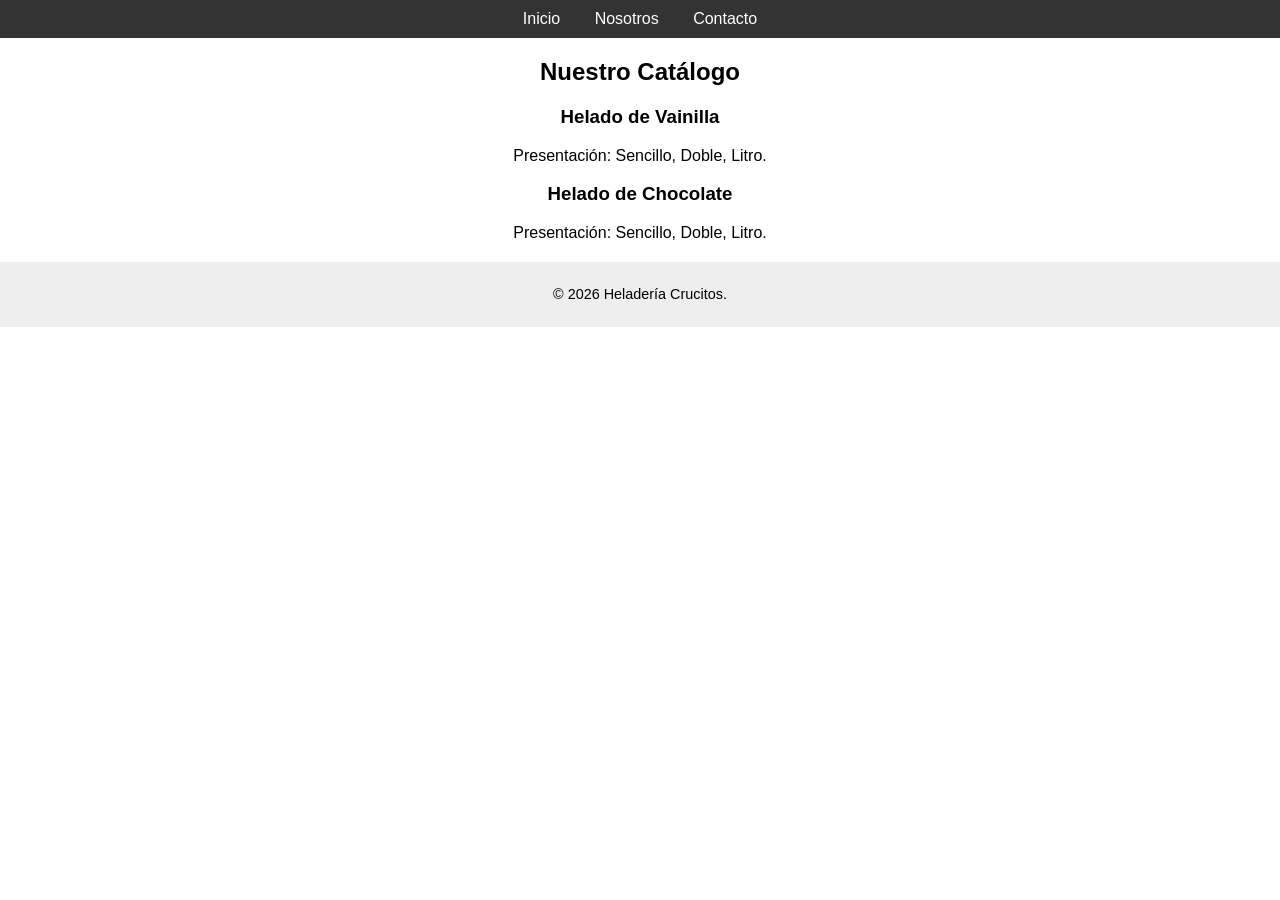
==== catalogo.html @ a94b867e "Add files via upload" ====
<!DOCTYPE html>
<html lang="es">
<head>
    <meta charset="UTF-8">
    <title>Catálogo - Heladería Crucitos</title>
    <link rel="stylesheet" href="style.css">
</head>
<body>
    <nav class="banner-nav">
        <a href="index.html">Inicio</a>
        <a href="nosotros.html">Nosotros</a>
        <a href="contacto.html">Contacto</a>
    </nav>

    <main>
        <!-- Sección de Gus: Productos y Sabores -->
        <h2>Nuestro Catálogo</h2>
        <div class="grid-productos">
            <article class="producto">
                <h3>Helado de Vainilla</h3>
                <p>Presentación: Sencillo, Doble, Litro.</p>
            </article>
            <article class="producto">
                <h3>Helado de Chocolate</h3>
                <p>Presentación: Sencillo, Doble, Litro.</p>
            </article>
            <!-- Agregar más sabores aquí -->
        </div>
    </main>

    <footer>
        <p>&copy; 2026 Heladería Crucitos.</p>
    </footer>
</body>
</html>
---- style.css ----
body {
    font-family: Arial, sans-serif;
    margin: 0;
    padding: 0;
    text-align: center;
}

header {
    background-color: #ffccdc;
    padding: 20px;
}

/* Banner superior mencionado en las notas */
.banner-nav {
    background-color: #333;
    padding: 10px;
}

.banner-nav a {
    color: white;
    margin: 0 15px;
    text-decoration: none;
}

.banner-promos {
    background-color: #f9f9f9;
    padding: 50px;
    border: 2px dashed #ff85a2;
}

footer {
    background-color: #eee;
    padding: 10px;
    margin-top: 20px;
    font-size: 0.9em;
}

.chat-window {
    border: 1px solid #ccc;
    height: 150px;
    width: 300px;
    margin: 10px auto;
    padding: 10px;
    background: #fdfdfd;
}
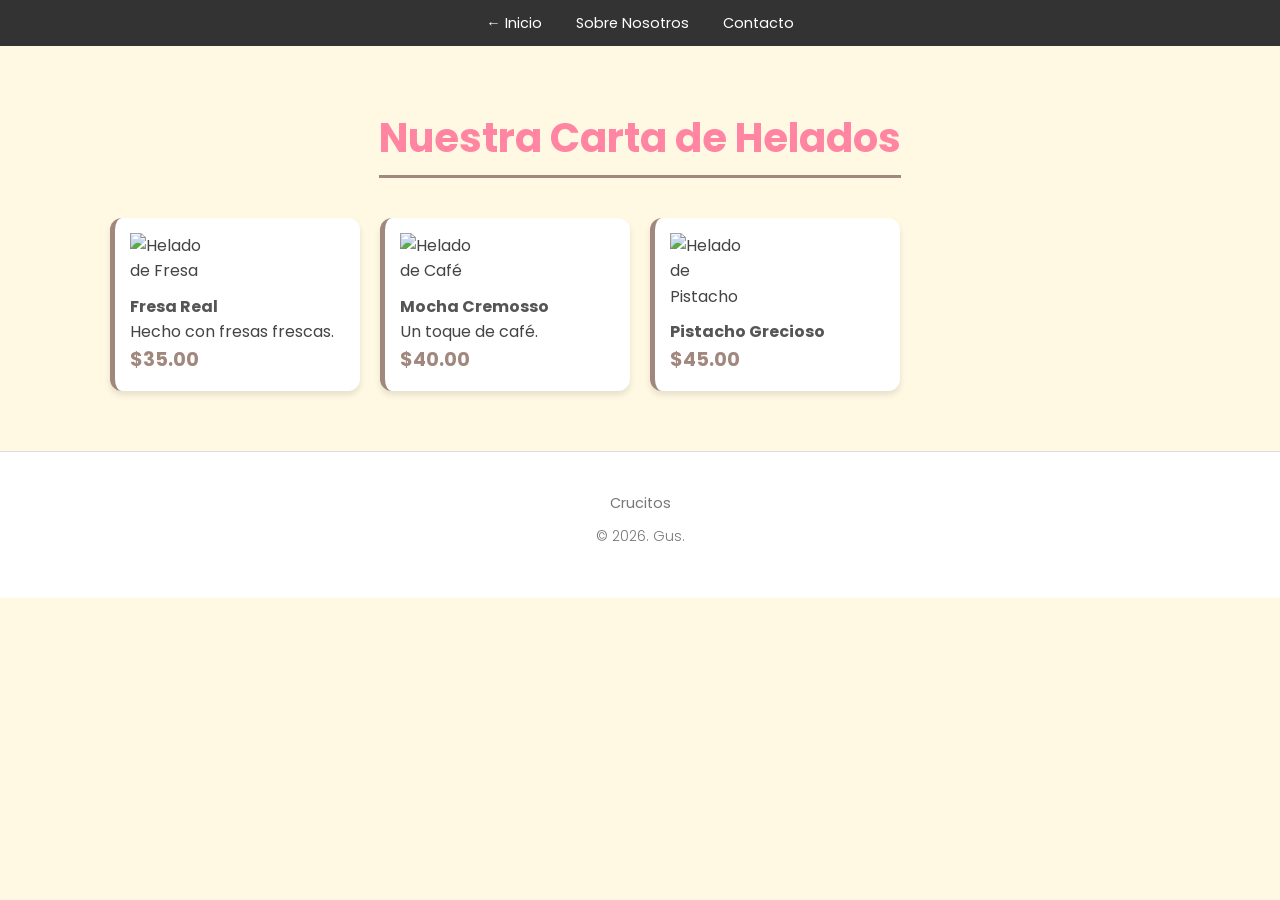
==== commit f654d585: "Revamp catalogo.html with new design and content Updated the catalog page with new layout and styles" ====
--- a/catalogo.html
+++ b/catalogo.html
@@ -2,34 +2,81 @@
 <html lang="es">
 <head>
     <meta charset="UTF-8">
-    <title>Catálogo - Heladería Crucitos</title>
+    <meta name="viewport" content="width=device-width, initial-scale=1.0">
+    <title>Catálogo - Heladería Crucitos V2</title>
     <link rel="stylesheet" href="style.css">
+    <style>
+        /* Estilos específicos para Catálogo (Color de image_0.png) */
+        h2 { border-bottom: 3px solid var(--secondary-brown); display: inline-block; padding-bottom: 5px; margin-bottom: 40px;}
+        .catalogo-section { text-align: center; }
+        .grid-productos {
+            display: grid;
+            grid-template-columns: repeat(auto-fill, minmax(220px, 1fr));
+            gap: 20px;
+        }
+        .producto {
+            background-color: white;
+            padding: 15px;
+            border-radius: var(--border-radius);
+            box-shadow: var(--shadow-soft);
+            text-align: left;
+            border-left: 5px solid var(--secondary-brown);
+            display: flex;
+            flex-direction: column;
+            justify-content: space-between;
+        }
+        .producto-title { font-weight: 700; color: #555; }
+        .producto-price { font-size: 1.2rem; color: var(--secondary-brown); font-weight: 700;}
+        .producto img { max-width: 80px; margin-bottom: 10px;}
+    </style>
 </head>
 <body>
     <nav class="banner-nav">
-        <a href="index.html">Inicio</a>
-        <a href="nosotros.html">Nosotros</a>
-        <a href="contacto.html">Contacto</a>
+        <div class="container">
+            <a href="index.html">← Inicio</a>
+            <a href="nosotros.html">Sobre Nosotros</a>
+            <a href="contacto.html">Contacto</a>
+        </div>
     </nav>
 
-    <main>
-        <!-- Sección de Gus: Productos y Sabores -->
-        <h2>Nuestro Catálogo</h2>
-        <div class="grid-productos">
-            <article class="producto">
-                <h3>Helado de Vainilla</h3>
-                <p>Presentación: Sencillo, Doble, Litro.</p>
-            </article>
-            <article class="producto">
-                <h3>Helado de Chocolate</h3>
-                <p>Presentación: Sencillo, Doble, Litro.</p>
-            </article>
-            <!-- Agregar más sabores aquí -->
-        </div>
+    <main class="container catalogo-section">
+        <!-- Sección de Gus: Productos, presentaciones y sabores -->
+        <section>
+            <h2>Nuestra Carta de Helados</h2>
+            <div class="grid-productos">
+                <article class="producto">
+                    <div>
+                        <img src="placeholder-icecream.png" alt="Helado de Fresa">
+                        <p class="producto-title">Fresa Real</p>
+                        <p>Hecho con fresas frescas.</p>
+                    </div>
+                    <p class="producto-price">$35.00</p>
+                </article>
+                <article class="producto">
+                    <div>
+                        <img src="placeholder-icecream.png" alt="Helado de Café">
+                        <p class="producto-title">Mocha Cremosso</p>
+                        <p>Un toque de café.</p>
+                    </div>
+                    <p class="producto-price">$40.00</p>
+                </article>
+                <article class="producto">
+                    <div>
+                        <img src="placeholder-icecream.png" alt="Helado de Pistacho">
+                        <p class="producto-title">Pistacho Grecioso</p>
+                    </div>
+                    <p class="producto-price">$45.00</p>
+                </article>
+                 <!-- Puedes copiar y pegar más bloques de <article> aquí para más sabores -->
+            </div>
+        </section>
     </main>
 
     <footer>
-        <p>&copy; 2026 Heladería Crucitos.</p>
+        <div class="container">
+            <p>Crucitos</p>
+            <p class="team-credits">© 2026. Gus.</p>
+        </div>
     </footer>
 </body>
-</html>+</html>
--- a/style.css
+++ b/style.css
@@ -1,45 +1,194 @@
-body {
-    font-family: Arial, sans-serif;
+/* ==========================================================================
+   ESTILOS GENERALES Y VARIABLES (PROYECTO CRUCITOS V2)
+   ========================================================================== */
+
+/* Importar Fuente Poppins desde Google Fonts */
+@import url('https://fonts.googleapis.com/css2?family=Poppins:wght@300;400;600;700&display=swap');
+
+/* Variables de Color (basadas en image_0.png, pero armonizadas) */
+:root {
+    --primary: #ffc1e3;         /* Rosa pastel principal */
+    --accent: #ff85a2;          /* Rosa oscuro para acentos */
+    --secondary-green: #6ab47d; /* Verde suave (Index/Alexis) */
+    --secondary-orange: #ffa726; /* Naranja suave (Nosotros/Mateo) */
+    --secondary-gray: #78909c;  /* Gris suave (Contacto/Fer) */
+    --secondary-purple: #9575cd; /* Púrpura suave (API/Quetzal) */
+    --secondary-brown: #a1887f;  /* Marrón suave (Catálogo/Gus) */
+    --text-color: #444;
+    --bg-light: #fff9e3;        /* Fondo crema suave */
+    --border-radius: 12px;
+    --shadow-soft: 0 4px 6px rgba(0,0,0,0.1);
+}
+
+* {
     margin: 0;
     padding: 0;
-    text-align: center;
+    box-sizing: border-box;
 }
 
-header {
-    background-color: #ffccdc;
-    padding: 20px;
+body {
+    font-family: 'Poppins', sans-serif;
+    color: var(--text-color);
+    background-color: var(--bg-light);
+    line-height: 1.6;
 }
 
-/* Banner superior mencionado en las notas */
+.container {
+    max-width: 1100px;
+    margin: 0 auto;
+    padding: 0 20px;
+}
+
+/* ==========================================================================
+   HEADER Y NAVEGACIÓN PRINCIPAL
+   ========================================================================== */
+header {
+    background-color: white;
+    padding: 15px 0;
+    border-bottom: 2px solid var(--primary);
+}
+
+nav.main-nav {
+    display: flex;
+    justify-content: space-between;
+    align-items: center;
+}
+
+.brand {
+    font-size: 1.8rem;
+    font-weight: 700;
+    color: var(--accent);
+    text-decoration: none;
+}
+
+.nav-links {
+    list-style: none;
+    display: flex;
+    gap: 20px;
+}
+
+.nav-links a {
+    text-decoration: none;
+    color: var(--text-color);
+    font-weight: 600;
+    transition: color 0.3s;
+}
+
+.nav-links a:hover {
+    color: var(--accent);
+}
+
+/* ==========================================================================
+   BANNER DE NAVEGACIÓN SECUNDARIO (para subpáginas)
+   ========================================================================== */
 .banner-nav {
     background-color: #333;
-    padding: 10px;
+    padding: 10px 0;
+    text-align: center;
 }
 
 .banner-nav a {
     color: white;
     margin: 0 15px;
     text-decoration: none;
+    font-size: 0.9rem;
+    transition: color 0.3s;
 }
 
-.banner-promos {
-    background-color: #f9f9f9;
-    padding: 50px;
-    border: 2px dashed #ff85a2;
+.banner-nav a:hover {
+    color: var(--primary);
 }
 
-footer {
-    background-color: #eee;
-    padding: 10px;
-    margin-top: 20px;
-    font-size: 0.9em;
+/* ==========================================================================
+   SECCIONES PRINCIPALES
+   ========================================================================== */
+section {
+    padding: 60px 0;
 }
 
-.chat-window {
-    border: 1px solid #ccc;
-    height: 150px;
-    width: 300px;
-    margin: 10px auto;
-    padding: 10px;
-    background: #fdfdfd;
-}+h2 {
+    font-size: 2.5rem;
+    color: var(--accent);
+    margin-bottom: 20px;
+    text-align: center;
+}
+
+h3 {
+    font-size: 1.8rem;
+    margin-bottom: 10px;
+}
+
+/* ==========================================================================
+   COMPONENTES: TARJETAS (Cards)
+   ========================================================================== */
+.card-grid {
+    display: grid;
+    grid-template-columns: repeat(auto-fit, minmax(280px, 1fr));
+    gap: 30px;
+}
+
+.card {
+    background-color: white;
+    padding: 25px;
+    border-radius: var(--border-radius);
+    box-shadow: var(--shadow-soft);
+    text-align: center;
+}
+
+.card img {
+    max-width: 100px;
+    height: auto;
+    margin-bottom: 15px;
+}
+
+.card-title {
+    font-weight: 700;
+    color: #555;
+    margin-bottom: 10px;
+}
+
+/* ==========================================================================
+   FOOTER (NOTAS DE image_0.png)
+   ========================================================================== */
+footer {
+    background-color: white;
+    padding: 40px 0;
+    border-top: 1px solid #ddd;
+    font-size: 0.9rem;
+    color: #777;
+    text-align: center;
+}
+
+footer p {
+    margin-bottom: 10px;
+}
+
+.team-credits {
+    font-weight: 300;
+}
+
+/* ==========================================================================
+   WIDGET DE CHAT (API de Mensajería / Quetzal)
+   ========================================================================== */
+#chat-widget {
+    position: fixed;
+    bottom: 20px;
+    right: 20px;
+    width: 60px;
+    height: 60px;
+    background-color: var(--secondary-purple);
+    border-radius: 50%;
+    color: white;
+    display: flex;
+    justify-content: center;
+    align-items: center;
+    cursor: pointer;
+    box-shadow: 0 5px 15px rgba(0,0,0,0.2);
+    font-size: 24px;
+    transition: transform 0.3s;
+    z-index: 1000;
+}
+
+#chat-widget:hover {
+    transform: scale(1.1);
+}
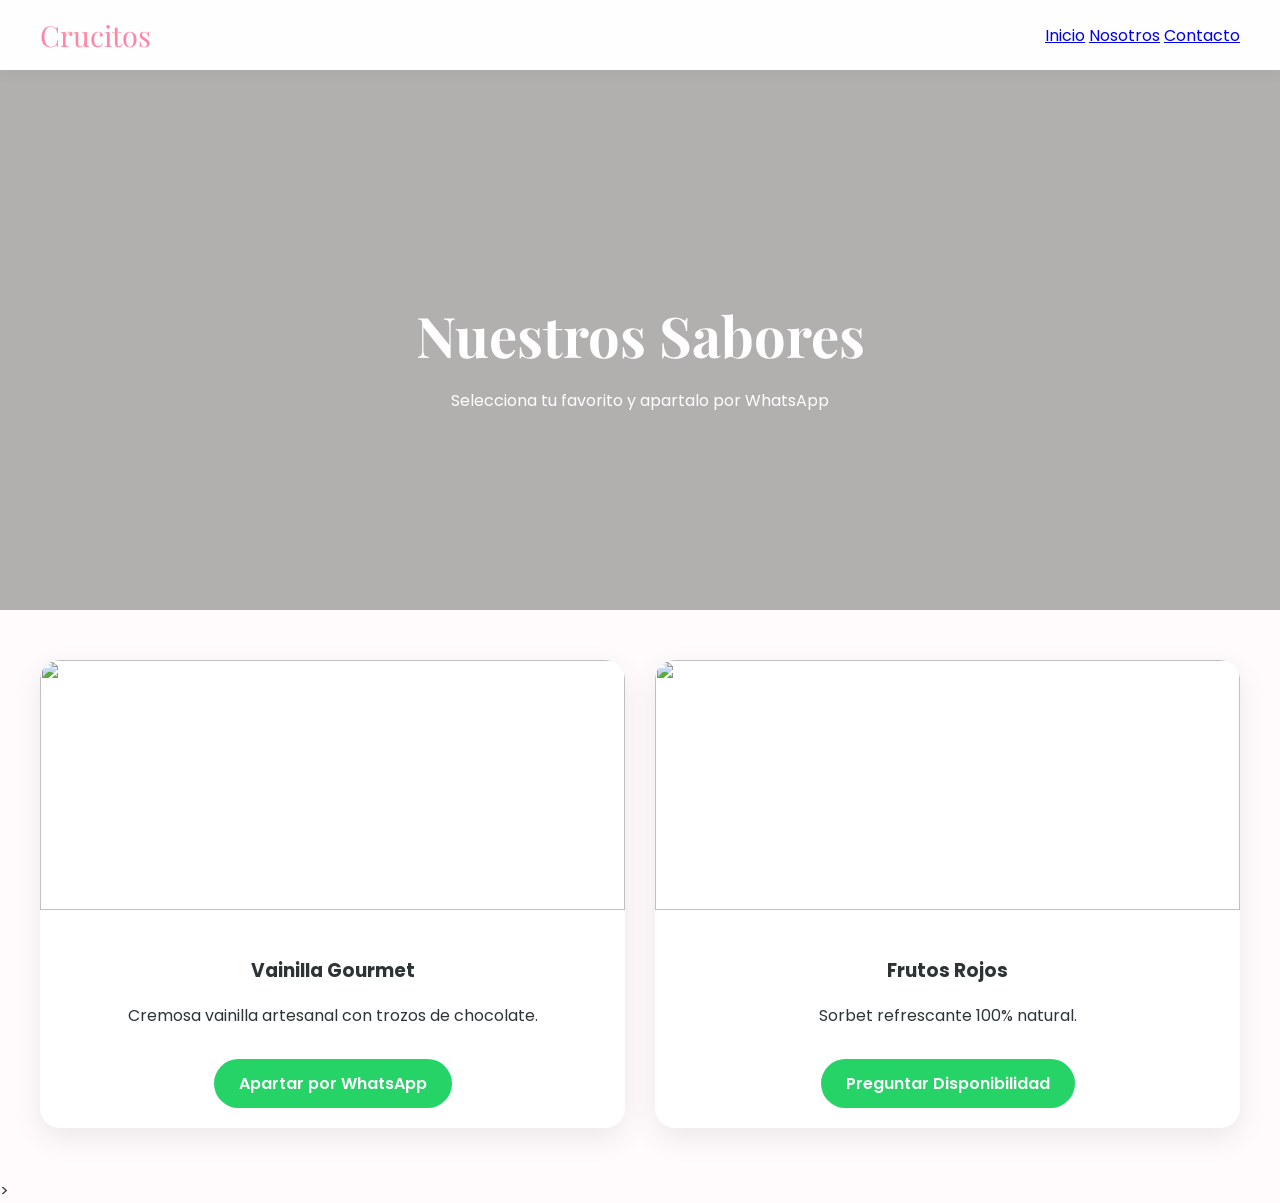
==== commit 3ae72a84: "Revise catalogo.html layout and content Updated the HTML structure and content for the ice cream cat" ====
--- a/catalogo.html
+++ b/catalogo.html
@@ -2,81 +2,50 @@
 <html lang="es">
 <head>
     <meta charset="UTF-8">
-    <meta name="viewport" content="width=device-width, initial-scale=1.0">
-    <title>Catálogo - Heladería Crucitos V2</title>
+    <title>Catálogo - Heladería Crucitos</title>
     <link rel="stylesheet" href="style.css">
-    <style>
-        /* Estilos específicos para Catálogo (Color de image_0.png) */
-        h2 { border-bottom: 3px solid var(--secondary-brown); display: inline-block; padding-bottom: 5px; margin-bottom: 40px;}
-        .catalogo-section { text-align: center; }
-        .grid-productos {
-            display: grid;
-            grid-template-columns: repeat(auto-fill, minmax(220px, 1fr));
-            gap: 20px;
-        }
-        .producto {
-            background-color: white;
-            padding: 15px;
-            border-radius: var(--border-radius);
-            box-shadow: var(--shadow-soft);
-            text-align: left;
-            border-left: 5px solid var(--secondary-brown);
-            display: flex;
-            flex-direction: column;
-            justify-content: space-between;
-        }
-        .producto-title { font-weight: 700; color: #555; }
-        .producto-price { font-size: 1.2rem; color: var(--secondary-brown); font-weight: 700;}
-        .producto img { max-width: 80px; margin-bottom: 10px;}
-    </style>
 </head>
 <body>
-    <nav class="banner-nav">
-        <div class="container">
-            <a href="index.html">← Inicio</a>
-            <a href="nosotros.html">Sobre Nosotros</a>
-            <a href="contacto.html">Contacto</a>
+    <header>
+        <div class="nav-container">
+            <a href="index.html" class="logo">Crucitos</a>
+            <nav>
+                <a href="index.html">Inicio</a>
+                <a href="nosotros.html">Nosotros</a>
+                <a href="contacto.html">Contacto</a>
+            </nav>
         </div>
-    </nav>
+    </header>
 
-    <main class="container catalogo-section">
-        <!-- Sección de Gus: Productos, presentaciones y sabores -->
-        <section>
-            <h2>Nuestra Carta de Helados</h2>
-            <div class="grid-productos">
-                <article class="producto">
-                    <div>
-                        <img src="placeholder-icecream.png" alt="Helado de Fresa">
-                        <p class="producto-title">Fresa Real</p>
-                        <p>Hecho con fresas frescas.</p>
-                    </div>
-                    <p class="producto-price">$35.00</p>
-                </article>
-                <article class="producto">
-                    <div>
-                        <img src="placeholder-icecream.png" alt="Helado de Café">
-                        <p class="producto-title">Mocha Cremosso</p>
-                        <p>Un toque de café.</p>
-                    </div>
-                    <p class="producto-price">$40.00</p>
-                </article>
-                <article class="producto">
-                    <div>
-                        <img src="placeholder-icecream.png" alt="Helado de Pistacho">
-                        <p class="producto-title">Pistacho Grecioso</p>
-                    </div>
-                    <p class="producto-price">$45.00</p>
-                </article>
-                 <!-- Puedes copiar y pegar más bloques de <article> aquí para más sabores -->
+    <section class="hero">
+        <div class="hero-content">
+            <h1>Nuestros Sabores</h1>
+            <p>Selecciona tu favorito y apartalo por WhatsApp</p>
+        </div>
+    </section>
+
+    <main class="catalog-grid">
+        <div class="product-card">
+            <img src="https://images.unsplash.com/photo-1563805042-7684c019e1cb?auto=format&fit=crop&w=500&q=80" class="product-img">
+            <div class="product-info">
+                <h3>Vainilla Gourmet</h3>
+                <p>Cremosa vainilla artesanal con trozos de chocolate.</p>
+                <a href="https://wa.me/521234567890?text=Hola%20Crucitos,%20me%20gustaría%20apartar%20un%20helado%20de%20Vainilla%20Gourmet" class="btn-whatsapp">
+                    Apartar por WhatsApp
+                </a>
             </div>
-        </section>
+        </div>
+
+        <div class="product-card">
+            <img src="https://images.unsplash.com/photo-1565958011703-44f9829ba187?auto=format&fit=crop&w=500&q=80" class="product-img">
+            <div class="product-info">
+                <h3>Frutos Rojos</h3>
+                <p>Sorbet refrescante 100% natural.</p>
+                <a href="https://wa.me/521234567890?text=Hola%20Crucitos,%20quiero%20información%20sobre%20el%20helado%20de%20Frutos%20Rojos" class="btn-whatsapp">
+                    Preguntar Disponibilidad
+                </a>
+            </div>
+        </div>
     </main>
-
-    <footer>
-        <div class="container">
-            <p>Crucitos</p>
-            <p class="team-credits">© 2026. Gus.</p>
-        </div>
-    </footer>
 </body>
-</html>
+</html>>
--- a/style.css
+++ b/style.css
@@ -1,194 +1,111 @@
-/* ==========================================================================
-   ESTILOS GENERALES Y VARIABLES (PROYECTO CRUCITOS V2)
-   ========================================================================== */
+@import url('https://fonts.googleapis.com/css2?family=Playfair+Display:wght@700&family=Poppins:wght@300;400;600&display=swap');
 
-/* Importar Fuente Poppins desde Google Fonts */
-@import url('https://fonts.googleapis.com/css2?family=Poppins:wght@300;400;600;700&display=swap');
-
-/* Variables de Color (basadas en image_0.png, pero armonizadas) */
 :root {
-    --primary: #ffc1e3;         /* Rosa pastel principal */
-    --accent: #ff85a2;          /* Rosa oscuro para acentos */
-    --secondary-green: #6ab47d; /* Verde suave (Index/Alexis) */
-    --secondary-orange: #ffa726; /* Naranja suave (Nosotros/Mateo) */
-    --secondary-gray: #78909c;  /* Gris suave (Contacto/Fer) */
-    --secondary-purple: #9575cd; /* Púrpura suave (API/Quetzal) */
-    --secondary-brown: #a1887f;  /* Marrón suave (Catálogo/Gus) */
-    --text-color: #444;
-    --bg-light: #fff9e3;        /* Fondo crema suave */
-    --border-radius: 12px;
-    --shadow-soft: 0 4px 6px rgba(0,0,0,0.1);
-}
-
-* {
-    margin: 0;
-    padding: 0;
-    box-sizing: border-box;
+    --primary-soft: #fce4ec;
+    --accent-gold: #d4af37; /* Toque elegante */
+    --crucitos-pink: #ff85a2;
+    --dark-text: #2d3436;
+    --glass: rgba(255, 255, 255, 0.8);
 }
 
 body {
     font-family: 'Poppins', sans-serif;
-    color: var(--text-color);
-    background-color: var(--bg-light);
-    line-height: 1.6;
+    background-color: #fffafb;
+    color: var(--dark-text);
+    margin: 0;
 }
 
-.container {
-    max-width: 1100px;
+/* Header tipo "San My" */
+header {
+    background: var(--glass);
+    backdrop-filter: blur(10px);
+    position: sticky;
+    top: 0;
+    z-index: 1000;
+    padding: 1rem 0;
+    box-shadow: 0 2px 15px rgba(0,0,0,0.05);
+}
+
+.nav-container {
+    display: flex;
+    justify-content: space-between;
+    align-items: center;
+    max-width: 1200px;
     margin: 0 auto;
     padding: 0 20px;
 }
 
-/* ==========================================================================
-   HEADER Y NAVEGACIÓN PRINCIPAL
-   ========================================================================== */
-header {
-    background-color: white;
-    padding: 15px 0;
-    border-bottom: 2px solid var(--primary);
-}
-
-nav.main-nav {
-    display: flex;
-    justify-content: space-between;
-    align-items: center;
-}
-
-.brand {
+.logo {
+    font-family: 'Playfair Display', serif;
     font-size: 1.8rem;
-    font-weight: 700;
-    color: var(--accent);
+    color: var(--crucitos-pink);
     text-decoration: none;
 }
 
-.nav-links {
-    list-style: none;
+/* Hero Section Impactante */
+.hero {
+    height: 60vh;
+    background: linear-gradient(rgba(0,0,0,0.3), rgba(0,0,0,0.3)), url('https://images.unsplash.com/photo-1501443762994-82bd5dace89a?auto=format&fit=crop&w=1350&q=80');
+    background-size: cover;
+    background-position: center;
     display: flex;
-    gap: 20px;
-}
-
-.nav-links a {
-    text-decoration: none;
-    color: var(--text-color);
-    font-weight: 600;
-    transition: color 0.3s;
-}
-
-.nav-links a:hover {
-    color: var(--accent);
-}
-
-/* ==========================================================================
-   BANNER DE NAVEGACIÓN SECUNDARIO (para subpáginas)
-   ========================================================================== */
-.banner-nav {
-    background-color: #333;
-    padding: 10px 0;
+    align-items: center;
+    justify-content: center;
+    color: white;
     text-align: center;
 }
 
-.banner-nav a {
-    color: white;
-    margin: 0 15px;
-    text-decoration: none;
-    font-size: 0.9rem;
-    transition: color 0.3s;
+.hero-content h1 {
+    font-family: 'Playfair Display', serif;
+    font-size: 3.5rem;
+    margin-bottom: 10px;
 }
 
-.banner-nav a:hover {
-    color: var(--primary);
+/* Grid de Productos Profesional */
+.catalog-grid {
+    display: grid;
+    grid-template-columns: repeat(auto-fit, minmax(300px, 1fr));
+    gap: 30px;
+    padding: 50px 20px;
+    max-width: 1200px;
+    margin: 0 auto;
 }
 
-/* ==========================================================================
-   SECCIONES PRINCIPALES
-   ========================================================================== */
-section {
-    padding: 60px 0;
+.product-card {
+    background: white;
+    border-radius: 20px;
+    overflow: hidden;
+    box-shadow: 0 10px 30px rgba(0,0,0,0.08);
+    transition: transform 0.4s ease;
 }
 
-h2 {
-    font-size: 2.5rem;
-    color: var(--accent);
-    margin-bottom: 20px;
+.product-card:hover {
+    transform: translateY(-10px);
+}
+
+.product-img {
+    height: 250px;
+    width: 100%;
+    object-fit: cover;
+}
+
+.product-info {
+    padding: 20px;
     text-align: center;
 }
 
-h3 {
-    font-size: 1.8rem;
-    margin-bottom: 10px;
+.btn-whatsapp {
+    display: inline-block;
+    background-color: #25d366;
+    color: white;
+    padding: 12px 25px;
+    border-radius: 50px;
+    text-decoration: none;
+    font-weight: 600;
+    margin-top: 15px;
+    transition: background 0.3s;
 }
 
-/* ==========================================================================
-   COMPONENTES: TARJETAS (Cards)
-   ========================================================================== */
-.card-grid {
-    display: grid;
-    grid-template-columns: repeat(auto-fit, minmax(280px, 1fr));
-    gap: 30px;
+.btn-whatsapp:hover {
+    background-color: #128c7e;
 }
-
-.card {
-    background-color: white;
-    padding: 25px;
-    border-radius: var(--border-radius);
-    box-shadow: var(--shadow-soft);
-    text-align: center;
-}
-
-.card img {
-    max-width: 100px;
-    height: auto;
-    margin-bottom: 15px;
-}
-
-.card-title {
-    font-weight: 700;
-    color: #555;
-    margin-bottom: 10px;
-}
-
-/* ==========================================================================
-   FOOTER (NOTAS DE image_0.png)
-   ========================================================================== */
-footer {
-    background-color: white;
-    padding: 40px 0;
-    border-top: 1px solid #ddd;
-    font-size: 0.9rem;
-    color: #777;
-    text-align: center;
-}
-
-footer p {
-    margin-bottom: 10px;
-}
-
-.team-credits {
-    font-weight: 300;
-}
-
-/* ==========================================================================
-   WIDGET DE CHAT (API de Mensajería / Quetzal)
-   ========================================================================== */
-#chat-widget {
-    position: fixed;
-    bottom: 20px;
-    right: 20px;
-    width: 60px;
-    height: 60px;
-    background-color: var(--secondary-purple);
-    border-radius: 50%;
-    color: white;
-    display: flex;
-    justify-content: center;
-    align-items: center;
-    cursor: pointer;
-    box-shadow: 0 5px 15px rgba(0,0,0,0.2);
-    font-size: 24px;
-    transition: transform 0.3s;
-    z-index: 1000;
-}
-
-#chat-widget:hover {
-    transform: scale(1.1);
-}
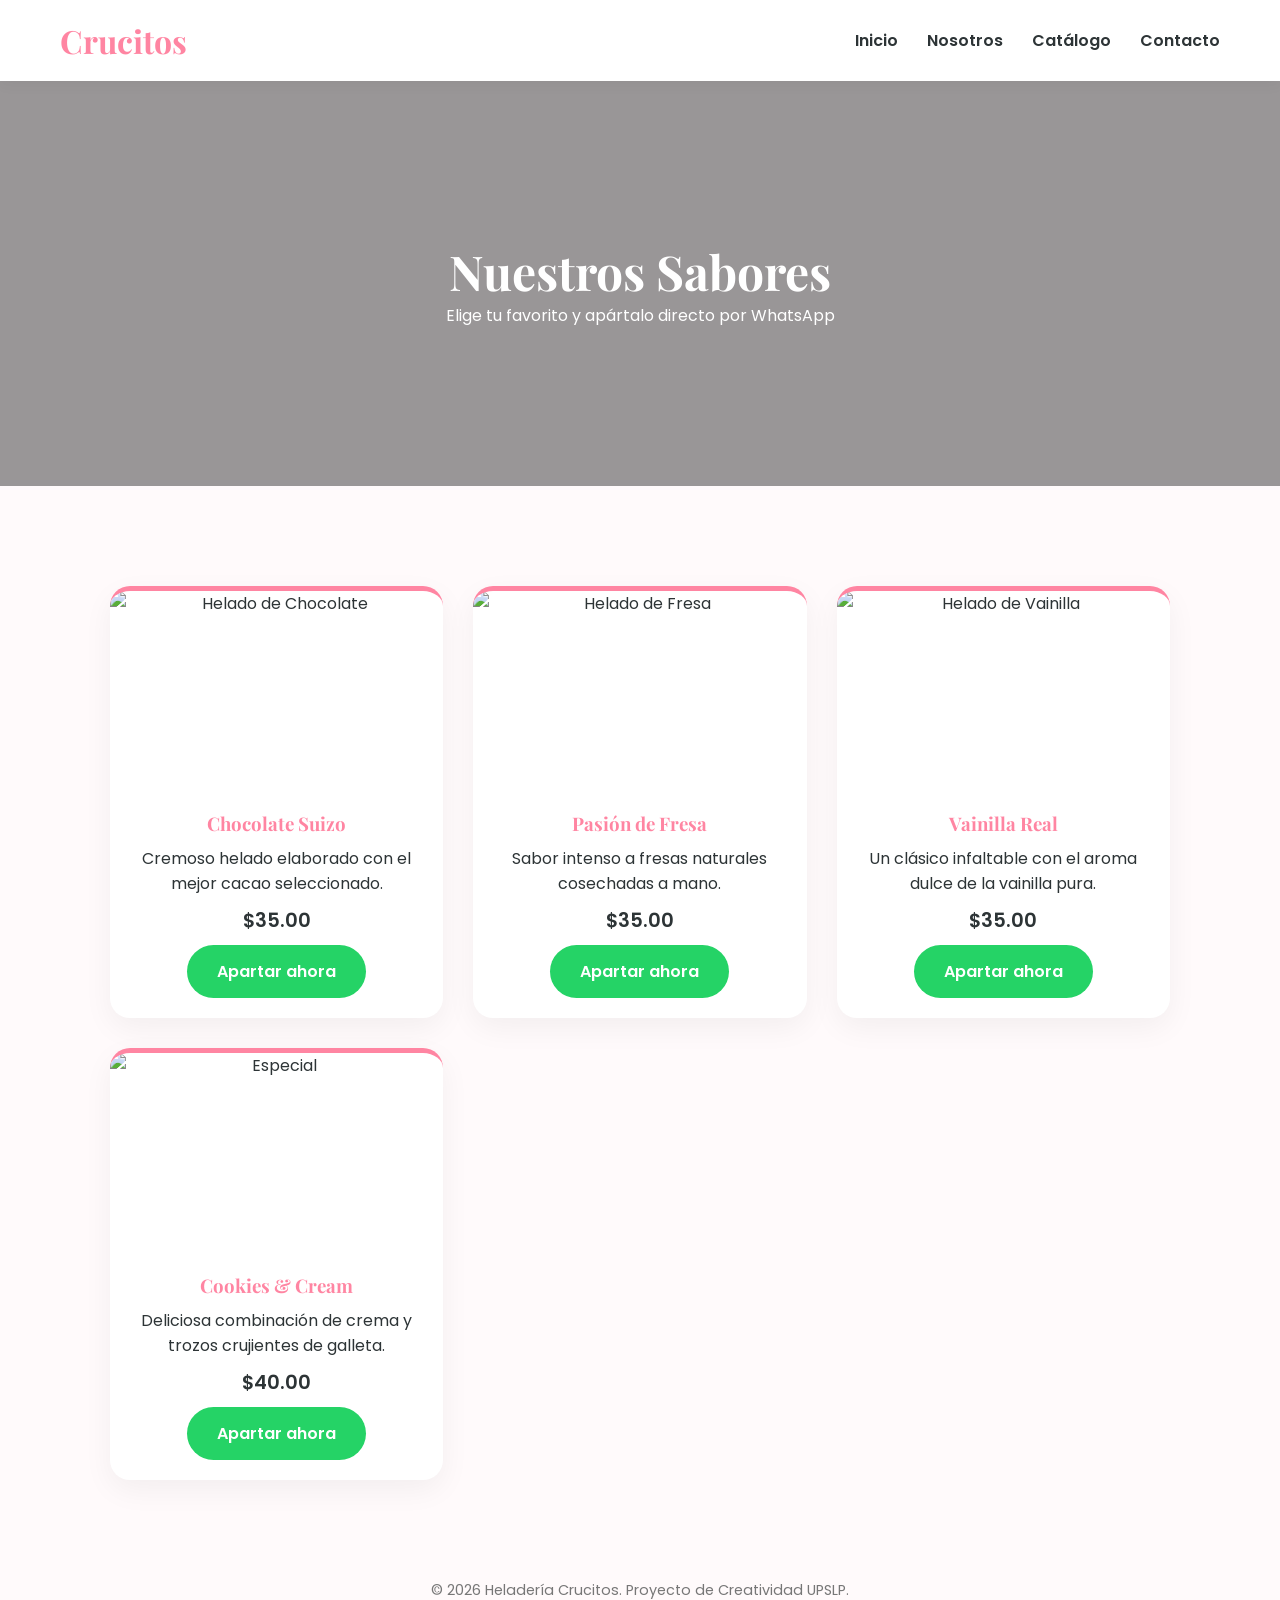
==== commit 561b542c: "Enhance catalog layout with responsive design Added responsive design and improved layout for produc" ====
--- a/catalogo.html
+++ b/catalogo.html
@@ -2,8 +2,58 @@
 <html lang="es">
 <head>
     <meta charset="UTF-8">
+    <meta name="viewport" content="width=device-width, initial-scale=1.0">
     <title>Catálogo - Heladería Crucitos</title>
     <link rel="stylesheet" href="style.css">
+    <style>
+        /* Estilos específicos para la cuadrícula de productos */
+        .catalog-grid {
+            display: grid;
+            grid-template-columns: repeat(auto-fit, minmax(280px, 1fr));
+            gap: 30px;
+            padding: 40px 0;
+        }
+
+        .product-card {
+            background: white;
+            border-radius: 20px;
+            overflow: hidden;
+            box-shadow: 0 10px 30px rgba(0,0,0,0.05);
+            transition: transform 0.3s ease;
+            text-align: center;
+            border-top: 5px solid var(--crucitos-pink);
+            display: flex;
+            flex-direction: column;
+        }
+
+        .product-card:hover {
+            transform: translateY(-10px);
+        }
+
+        .product-img {
+            width: 100%;
+            height: 200px;
+            object-fit: cover;
+        }
+
+        .product-info {
+            padding: 20px;
+            flex-grow: 1;
+        }
+
+        .product-info h3 {
+            font-family: 'Playfair Display', serif;
+            color: var(--crucitos-pink);
+            margin-bottom: 10px;
+        }
+
+        .product-price {
+            font-size: 1.2rem;
+            font-weight: 600;
+            color: var(--dark-text);
+            margin: 10px 0;
+        }
+    </style>
 </head>
 <body>
     <header>
@@ -12,40 +62,65 @@
             <nav>
                 <a href="index.html">Inicio</a>
                 <a href="nosotros.html">Nosotros</a>
+                <a href="catalogo.html">Catálogo</a>
                 <a href="contacto.html">Contacto</a>
             </nav>
         </div>
     </header>
 
-    <section class="hero">
+    <section class="hero" style="background-image: url('https://images.unsplash.com/photo-1501443762994-82bd5dace89a?auto=format&fit=crop&w=1350&q=80');">
         <div class="hero-content">
             <h1>Nuestros Sabores</h1>
-            <p>Selecciona tu favorito y apartalo por WhatsApp</p>
+            <p>Elige tu favorito y apártalo directo por WhatsApp</p>
         </div>
     </section>
 
-    <main class="catalog-grid">
-        <div class="product-card">
-            <img src="https://images.unsplash.com/photo-1563805042-7684c019e1cb?auto=format&fit=crop&w=500&q=80" class="product-img">
-            <div class="product-info">
-                <h3>Vainilla Gourmet</h3>
-                <p>Cremosa vainilla artesanal con trozos de chocolate.</p>
-                <a href="https://wa.me/521234567890?text=Hola%20Crucitos,%20me%20gustaría%20apartar%20un%20helado%20de%20Vainilla%20Gourmet" class="btn-whatsapp">
-                    Apartar por WhatsApp
-                </a>
+    <main class="container">
+        <div class="catalog-grid">
+            <div class="product-card">
+                <img src="https://images.unsplash.com/photo-1563805042-7684c019e1cb?auto=format&fit=crop&w=500&q=80" alt="Helado de Chocolate" class="product-img">
+                <div class="product-info">
+                    <h3>Chocolate Suizo</h3>
+                    <p>Cremoso helado elaborado con el mejor cacao seleccionado.</p>
+                    <p class="product-price">$35.00</p>
+                    <a href="https://wa.me/524441234567?text=Hola%20Crucitos,%20me%20gustaría%20apartar%20un%20helado%20de%20Chocolate%20Suizo" class="btn-whatsapp">Apartar ahora</a>
+                </div>
             </div>
-        </div>
 
-        <div class="product-card">
-            <img src="https://images.unsplash.com/photo-1565958011703-44f9829ba187?auto=format&fit=crop&w=500&q=80" class="product-img">
-            <div class="product-info">
-                <h3>Frutos Rojos</h3>
-                <p>Sorbet refrescante 100% natural.</p>
-                <a href="https://wa.me/521234567890?text=Hola%20Crucitos,%20quiero%20información%20sobre%20el%20helado%20de%20Frutos%20Rojos" class="btn-whatsapp">
-                    Preguntar Disponibilidad
-                </a>
+            <div class="product-card">
+                <img src="https://images.unsplash.com/photo-1565958011703-44f9829ba187?auto=format&fit=crop&w=500&q=80" alt="Helado de Fresa" class="product-img">
+                <div class="product-info">
+                    <h3>Pasión de Fresa</h3>
+                    <p>Sabor intenso a fresas naturales cosechadas a mano.</p>
+                    <p class="product-price">$35.00</p>
+                    <a href="https://wa.me/524441234567?text=Hola%20Crucitos,%20quiero%20aprovechar%20la%20promo%20de%20Pasión%20de%20Fresa" class="btn-whatsapp">Apartar ahora</a>
+                </div>
+            </div>
+
+            <div class="product-card">
+                <img src="https://images.unsplash.com/photo-1570197788417-0e82375c9371?auto=format&fit=crop&w=500&q=80" alt="Helado de Vainilla" class="product-img">
+                <div class="product-info">
+                    <h3>Vainilla Real</h3>
+                    <p>Un clásico infaltable con el aroma dulce de la vainilla pura.</p>
+                    <p class="product-price">$35.00</p>
+                    <a href="https://wa.me/524441234567?text=Hola%20Crucitos,%20me%20gustaría%20apartar%20un%20helado%20de%20Vainilla%20Real" class="btn-whatsapp">Apartar ahora</a>
+                </div>
+            </div>
+
+            <div class="product-card">
+                <img src="https://images.unsplash.com/photo-1551024601-bec78aea704b?auto=format&fit=crop&w=500&q=80" alt="Especial" class="product-img">
+                <div class="product-info">
+                    <h3>Cookies & Cream</h3>
+                    <p>Deliciosa combinación de crema y trozos crujientes de galleta.</p>
+                    <p class="product-price">$40.00</p>
+                    <a href="https://wa.me/524441234567?text=Hola%20Crucitos,%20me%20gustaría%20apartar%20un%20helado%20de%20Cookies%20and%20Cream" class="btn-whatsapp">Apartar ahora</a>
+                </div>
             </div>
         </div>
     </main>
+
+    <footer style="text-align: center; padding: 40px 0; color: #777; font-size: 0.9rem;">
+        <p>&copy; 2026 Heladería Crucitos. Proyecto de Creatividad UPSLP.</p>
+    </footer>
 </body>
-</html>>
+</html>
--- a/style.css
+++ b/style.css
@@ -2,27 +2,26 @@
 
 :root {
     --primary-soft: #fce4ec;
-    --accent-gold: #d4af37; /* Toque elegante */
     --crucitos-pink: #ff85a2;
     --dark-text: #2d3436;
-    --glass: rgba(255, 255, 255, 0.8);
+    --glass: rgba(255, 255, 255, 0.95);
 }
+
+* { margin: 0; padding: 0; box-sizing: border-box; }
 
 body {
     font-family: 'Poppins', sans-serif;
     background-color: #fffafb;
     color: var(--dark-text);
-    margin: 0;
 }
 
-/* Header tipo "San My" */
+/* Navegación Profesional */
 header {
     background: var(--glass);
     backdrop-filter: blur(10px);
     position: sticky;
-    top: 0;
-    z-index: 1000;
-    padding: 1rem 0;
+    top: 0; z-index: 1000;
+    padding: 1.2rem 0;
     box-shadow: 0 2px 15px rgba(0,0,0,0.05);
 }
 
@@ -37,15 +36,25 @@
 
 .logo {
     font-family: 'Playfair Display', serif;
-    font-size: 1.8rem;
+    font-size: 2rem;
     color: var(--crucitos-pink);
     text-decoration: none;
+    font-weight: 700;
 }
 
-/* Hero Section Impactante */
+nav a {
+    text-decoration: none;
+    color: var(--dark-text);
+    margin-left: 25px;
+    font-weight: 600;
+    transition: 0.3s;
+}
+
+nav a:hover { color: var(--crucitos-pink); }
+
+/* Banner Hero */
 .hero {
-    height: 60vh;
-    background: linear-gradient(rgba(0,0,0,0.3), rgba(0,0,0,0.3)), url('https://images.unsplash.com/photo-1501443762994-82bd5dace89a?auto=format&fit=crop&w=1350&q=80');
+    height: 45vh;
     background-size: cover;
     background-position: center;
     display: flex;
@@ -53,59 +62,56 @@
     justify-content: center;
     color: white;
     text-align: center;
+    position: relative;
+    margin-bottom: 40px;
 }
+
+.hero::before {
+    content: "";
+    position: absolute;
+    top: 0; left: 0; width: 100%; height: 100%;
+    background: rgba(0,0,0,0.4);
+}
+
+.hero-content { position: relative; z-index: 1; }
 
 .hero-content h1 {
     font-family: 'Playfair Display', serif;
-    font-size: 3.5rem;
-    margin-bottom: 10px;
+    font-size: 3rem;
 }
 
-/* Grid de Productos Profesional */
-.catalog-grid {
-    display: grid;
-    grid-template-columns: repeat(auto-fit, minmax(300px, 1fr));
-    gap: 30px;
-    padding: 50px 20px;
-    max-width: 1200px;
+/* Contenedores y Tarjetas */
+.container {
+    max-width: 1100px;
     margin: 0 auto;
+    padding: 20px;
 }
 
-.product-card {
+.card-vistos {
     background: white;
+    padding: 40px;
     border-radius: 20px;
-    overflow: hidden;
-    box-shadow: 0 10px 30px rgba(0,0,0,0.08);
-    transition: transform 0.4s ease;
+    box-shadow: 0 10px 30px rgba(0,0,0,0.05);
+    margin-bottom: 30px;
+    border-top: 5px solid var(--crucitos-pink);
+    text-align: center;
 }
 
-.product-card:hover {
-    transform: translateY(-10px);
-}
-
-.product-img {
-    height: 250px;
-    width: 100%;
-    object-fit: cover;
-}
-
-.product-info {
-    padding: 20px;
-    text-align: center;
+h2 {
+    font-family: 'Playfair Display', serif;
+    color: var(--crucitos-pink);
+    margin-bottom: 20px;
 }
 
 .btn-whatsapp {
     display: inline-block;
     background-color: #25d366;
     color: white;
-    padding: 12px 25px;
+    padding: 14px 30px;
     border-radius: 50px;
     text-decoration: none;
     font-weight: 600;
-    margin-top: 15px;
-    transition: background 0.3s;
+    transition: 0.3s;
 }
 
-.btn-whatsapp:hover {
-    background-color: #128c7e;
-}
+.btn-whatsapp:hover { transform: scale(1.05); }
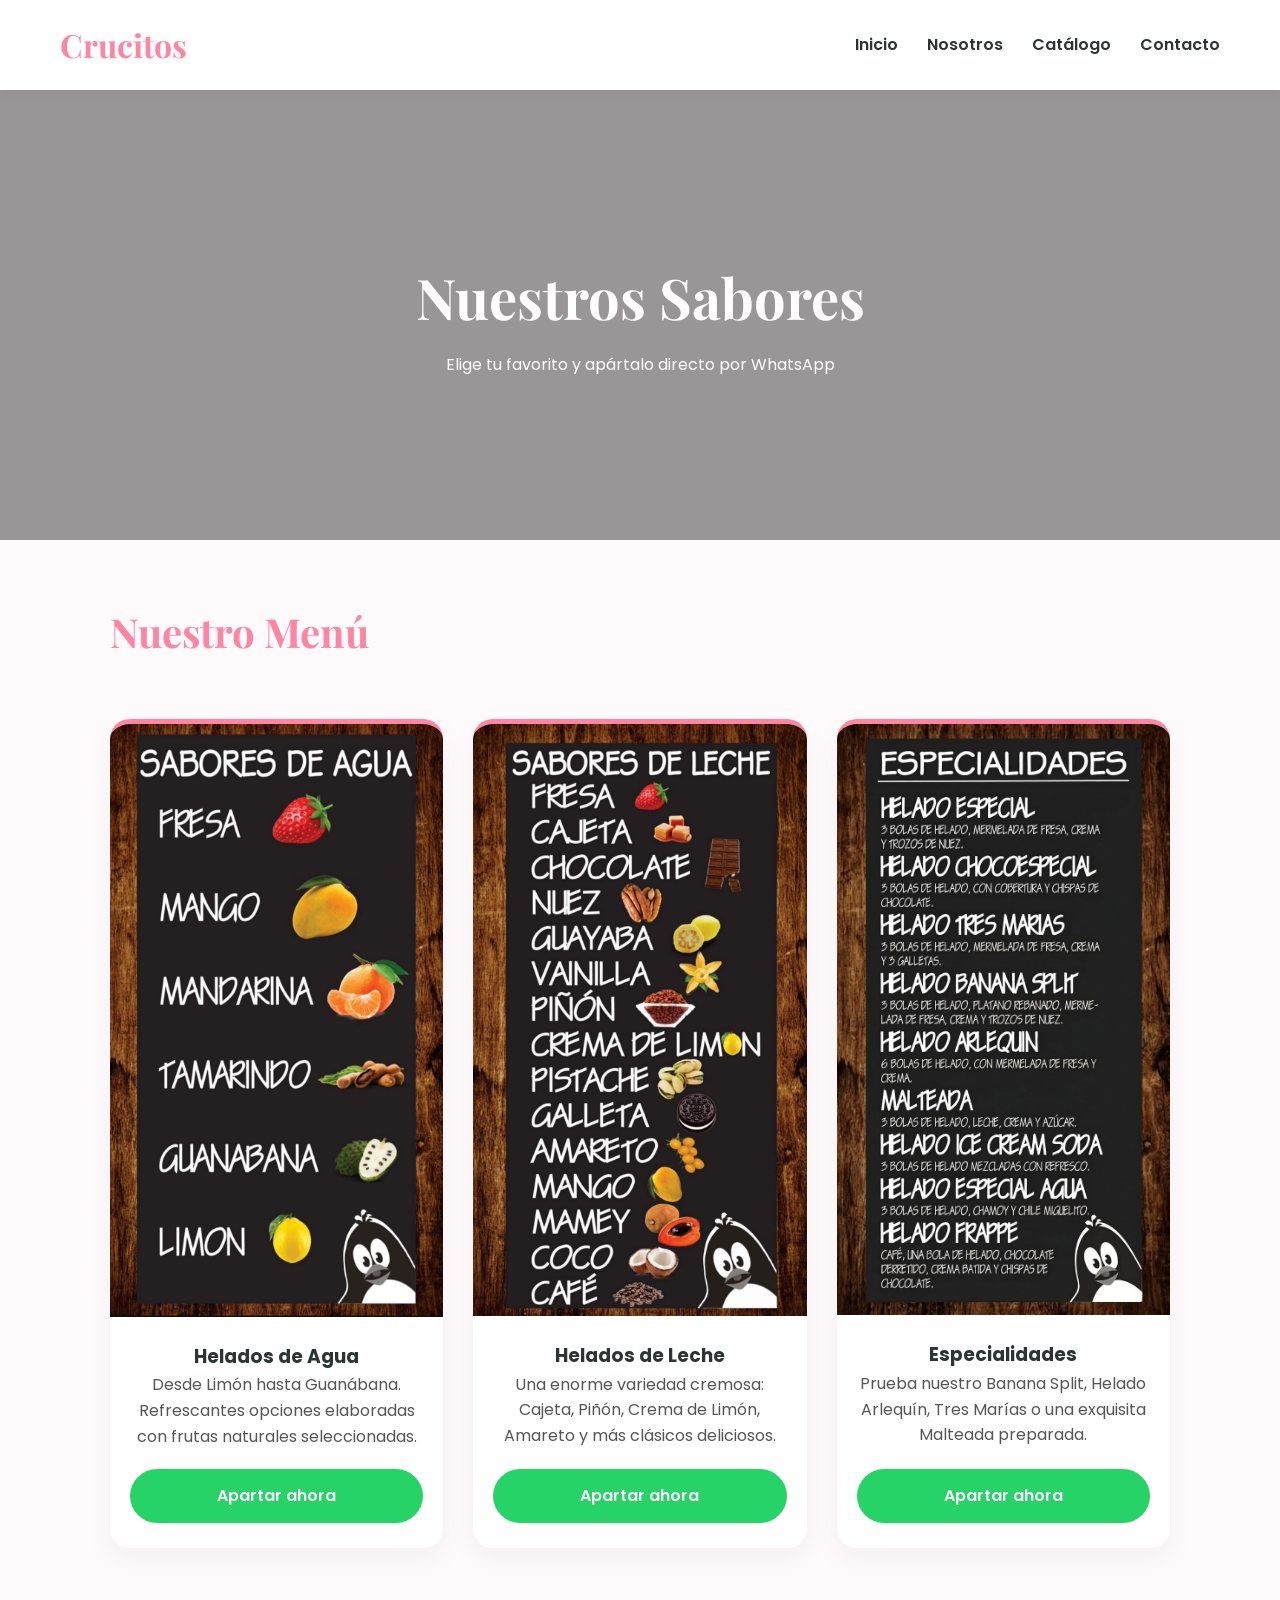
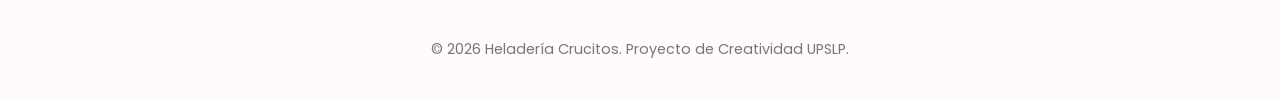
==== commit edc252a2: "Add files via upload" ====
--- a/catalogo.html
+++ b/catalogo.html
@@ -1,5 +1,6 @@
 <!DOCTYPE html>
 <html lang="es">
+
 <head>
     <meta charset="UTF-8">
     <meta name="viewport" content="width=device-width, initial-scale=1.0">
@@ -7,54 +8,55 @@
     <link rel="stylesheet" href="style.css">
     <style>
         /* Estilos específicos para la cuadrícula de productos */
-        .catalog-grid {
-            display: grid;
-            grid-template-columns: repeat(auto-fit, minmax(280px, 1fr));
-            gap: 30px;
-            padding: 40px 0;
-        }
+        /* DISEÑO DEL CATÁLOGO - DESPLIEGUE COMPLETO */
+.catalog-grid {
+    display: grid;
+    grid-template-columns: repeat(auto-fit, minmax(280px, 1fr));
+    gap: 30px;
+    padding: 30px 0;
+}
 
-        .product-card {
-            background: white;
-            border-radius: 20px;
-            overflow: hidden;
-            box-shadow: 0 10px 30px rgba(0,0,0,0.05);
-            transition: transform 0.3s ease;
-            text-align: center;
-            border-top: 5px solid var(--crucitos-pink);
-            display: flex;
-            flex-direction: column;
-        }
+.product-card {
+    background: white;
+    border-radius: 20px;
+    overflow: hidden;
+    box-shadow: 0 10px 30px rgba(0,0,0,0.05);
+    transition: transform 0.3s ease;
+    text-align: center;
+    border-top: 5px solid var(--crucitos-pink);
+    
+    /* Flexbox para que el botón siempre quede abajo aunque varíe la altura */
+    display: flex;
+    flex-direction: column;
+    height: 100%; 
+}
 
-        .product-card:hover {
-            transform: translateY(-10px);
-        }
+.product-card:hover {
+    transform: translateY(-5px);
+}
 
-        .product-img {
-            width: 100%;
-            height: 200px;
-            object-fit: cover;
-        }
+/* Las imágenes se adaptan al 100% de su tamaño real sin cortes */
+.product-img {
+    width: 100%;
+    height: auto;
+    display: block;
+}
 
-        .product-info {
-            padding: 20px;
-            flex-grow: 1;
-        }
+.product-info {
+    padding: 25px 20px;
+    flex-grow: 1;
+    display: flex;
+    flex-direction: column;
+    justify-content: space-between;
+}
 
-        .product-info h3 {
-            font-family: 'Playfair Display', serif;
-            color: var(--crucitos-pink);
-            margin-bottom: 10px;
-        }
-
-        .product-price {
-            font-size: 1.2rem;
-            font-weight: 600;
-            color: var(--dark-text);
-            margin: 10px 0;
-        }
+.product-info p {
+    margin-bottom: 20px;
+    color: #555;
+}
     </style>
 </head>
+
 <body>
     <header>
         <div class="nav-container">
@@ -67,60 +69,48 @@
             </nav>
         </div>
     </header>
-
-    <section class="hero" style="background-image: url('https://images.unsplash.com/photo-1501443762994-82bd5dace89a?auto=format&fit=crop&w=1350&q=80');">
+    <section class="hero"
+        style="background-image: url('https://images.unsplash.com/photo-1501443762994-82bd5dace89a?auto=format&fit=crop&w=1350&q=80');">
         <div class="hero-content">
             <h1>Nuestros Sabores</h1>
             <p>Elige tu favorito y apártalo directo por WhatsApp</p>
         </div>
     </section>
-
-    <main class="container">
-        <div class="catalog-grid">
-            <div class="product-card">
-                <img src="https://images.unsplash.com/photo-1563805042-7684c019e1cb?auto=format&fit=crop&w=500&q=80" alt="Helado de Chocolate" class="product-img">
-                <div class="product-info">
-                    <h3>Chocolate Suizo</h3>
-                    <p>Cremoso helado elaborado con el mejor cacao seleccionado.</p>
-                    <p class="product-price">$35.00</p>
-                    <a href="https://wa.me/524441234567?text=Hola%20Crucitos,%20me%20gustaría%20apartar%20un%20helado%20de%20Chocolate%20Suizo" class="btn-whatsapp">Apartar ahora</a>
-                </div>
-            </div>
-
-            <div class="product-card">
-                <img src="https://images.unsplash.com/photo-1565958011703-44f9829ba187?auto=format&fit=crop&w=500&q=80" alt="Helado de Fresa" class="product-img">
-                <div class="product-info">
-                    <h3>Pasión de Fresa</h3>
-                    <p>Sabor intenso a fresas naturales cosechadas a mano.</p>
-                    <p class="product-price">$35.00</p>
-                    <a href="https://wa.me/524441234567?text=Hola%20Crucitos,%20quiero%20aprovechar%20la%20promo%20de%20Pasión%20de%20Fresa" class="btn-whatsapp">Apartar ahora</a>
-                </div>
-            </div>
-
-            <div class="product-card">
-                <img src="https://images.unsplash.com/photo-1570197788417-0e82375c9371?auto=format&fit=crop&w=500&q=80" alt="Helado de Vainilla" class="product-img">
-                <div class="product-info">
-                    <h3>Vainilla Real</h3>
-                    <p>Un clásico infaltable con el aroma dulce de la vainilla pura.</p>
-                    <p class="product-price">$35.00</p>
-                    <a href="https://wa.me/524441234567?text=Hola%20Crucitos,%20me%20gustaría%20apartar%20un%20helado%20de%20Vainilla%20Real" class="btn-whatsapp">Apartar ahora</a>
-                </div>
-            </div>
-
-            <div class="product-card">
-                <img src="https://images.unsplash.com/photo-1551024601-bec78aea704b?auto=format&fit=crop&w=500&q=80" alt="Especial" class="product-img">
-                <div class="product-info">
-                    <h3>Cookies & Cream</h3>
-                    <p>Deliciosa combinación de crema y trozos crujientes de galleta.</p>
-                    <p class="product-price">$40.00</p>
-                    <a href="https://wa.me/524441234567?text=Hola%20Crucitos,%20me%20gustaría%20apartar%20un%20helado%20de%20Cookies%20and%20Cream" class="btn-whatsapp">Apartar ahora</a>
-                </div>
+   <main class="container">
+    <h2 class="category-title">Nuestro Menú</h2>
+    
+    <div class="catalog-grid">
+        <div class="product-card">
+            <img src="agua.jpeg" alt="Sabores de Agua" class="product-img">
+            <div class="product-info">
+                <h3>Helados de Agua</h3>
+                <p>Desde Limón hasta Guanábana. Refrescantes opciones elaboradas con frutas naturales seleccionadas.</p>
+                <a href="https://wa.me/524448250091?text=Hola%20Crucitos,%20me%20gustaría%20apartar%20un%20Helado%20de%20Agua" class="btn-whatsapp">Apartar ahora</a>
             </div>
         </div>
-    </main>
 
+        <div class="product-card">
+            <img src="leche.jpeg" alt="Sabores de Leche" class="product-img">
+            <div class="product-info">
+                <h3>Helados de Leche</h3>
+                <p>Una enorme variedad cremosa: Cajeta, Piñón, Crema de Limón, Amareto y más clásicos deliciosos.</p>
+                <a href="https://wa.me/524448250091?text=Hola%20Crucitos,%20me%20gustaría%20apartar%20un%20Helado%20de%20Leche" class="btn-whatsapp">Apartar ahora</a>
+            </div>
+        </div>
+
+        <div class="product-card">
+            <img src="especialidades.jpeg" alt="Especialidades" class="product-img">
+            <div class="product-info">
+                <h3>Especialidades</h3>
+                <p>Prueba nuestro Banana Split, Helado Arlequín, Tres Marías o una exquisita Malteada preparada.</p>
+                <a href="https://wa.me/524448250091?text=Hola%20Crucitos,%20me%20gustaría%20apartar%20una%20Especialidad" class="btn-whatsapp">Apartar ahora</a>
+            </div>
+        </div>
+    </div>
+</main>
     <footer style="text-align: center; padding: 40px 0; color: #777; font-size: 0.9rem;">
         <p>&copy; 2026 Heladería Crucitos. Proyecto de Creatividad UPSLP.</p>
     </footer>
 </body>
-</html>
+
+</html>
--- a/style.css
+++ b/style.css
@@ -1,3 +1,4 @@
+/* FUENTES Y VARIABLES GLOBALES */
 @import url('https://fonts.googleapis.com/css2?family=Playfair+Display:wght@700&family=Poppins:wght@300;400;600&display=swap');
 
 :root {
@@ -5,22 +6,31 @@
     --crucitos-pink: #ff85a2;
     --dark-text: #2d3436;
     --glass: rgba(255, 255, 255, 0.95);
-}
-
-* { margin: 0; padding: 0; box-sizing: border-box; }
+    --accent-gold: #d4af37;
+}
+
+/* RESET GENERAL */
+* {
+    margin: 0;
+    padding: 0;
+    box-sizing: border-box;
+}
 
 body {
     font-family: 'Poppins', sans-serif;
     background-color: #fffafb;
     color: var(--dark-text);
-}
-
-/* Navegación Profesional */
+    line-height: 1.6;
+    overflow-x: hidden; /* Evita scroll horizontal en móviles */
+}
+
+/* NAVEGACIÓN RESPONSIVA */
 header {
     background: var(--glass);
     backdrop-filter: blur(10px);
     position: sticky;
-    top: 0; z-index: 1000;
+    top: 0;
+    z-index: 1000;
     padding: 1.2rem 0;
     box-shadow: 0 2px 15px rgba(0,0,0,0.05);
 }
@@ -47,14 +57,16 @@
     color: var(--dark-text);
     margin-left: 25px;
     font-weight: 600;
-    transition: 0.3s;
-}
-
-nav a:hover { color: var(--crucitos-pink); }
-
-/* Banner Hero */
+    transition: color 0.3s ease;
+}
+
+nav a:hover {
+    color: var(--crucitos-pink);
+}
+
+/* SECCIÓN HERO (BANNER) */
 .hero {
-    height: 45vh;
+    height: 50vh;
     background-size: cover;
     background-position: center;
     display: flex;
@@ -73,14 +85,19 @@
     background: rgba(0,0,0,0.4);
 }
 
-.hero-content { position: relative; z-index: 1; }
+.hero-content {
+    position: relative;
+    z-index: 1;
+    padding: 0 20px;
+}
 
 .hero-content h1 {
     font-family: 'Playfair Display', serif;
-    font-size: 3rem;
-}
-
-/* Contenedores y Tarjetas */
+    font-size: 3.5rem;
+    margin-bottom: 10px;
+}
+
+/* CONTENEDORES Y TARJETAS PROFESIONALES */
 .container {
     max-width: 1100px;
     margin: 0 auto;
@@ -99,10 +116,12 @@
 
 h2 {
     font-family: 'Playfair Display', serif;
+    font-size: 2.5rem;
     color: var(--crucitos-pink);
-    margin-bottom: 20px;
-}
-
+    margin-bottom: 25px;
+}
+
+/* BOTONES ESTILO WHATSAPP */
 .btn-whatsapp {
     display: inline-block;
     background-color: #25d366;
@@ -111,7 +130,100 @@
     border-radius: 50px;
     text-decoration: none;
     font-weight: 600;
-    transition: 0.3s;
-}
-
-.btn-whatsapp:hover { transform: scale(1.05); }
+    transition: all 0.3s ease;
+    border: none;
+    cursor: pointer;
+}
+
+.btn-whatsapp:hover {
+    background-color: #128c7e;
+    transform: scale(1.05);
+}
+
+/* DISEÑO DEL CATÁLOGO - DESPLIEGUE COMPLETO */
+.catalog-grid {
+    display: grid;
+    grid-template-columns: repeat(auto-fit, minmax(280px, 1fr));
+    gap: 30px;
+    padding: 30px 0;
+}
+
+.product-card {
+    background: white;
+    border-radius: 20px;
+    overflow: hidden;
+    box-shadow: 0 10px 30px rgba(0,0,0,0.05);
+    transition: transform 0.3s ease;
+    text-align: center;
+    border-top: 5px solid var(--crucitos-pink);
+    
+    /* Flexbox para que el botón siempre quede abajo aunque varíe la altura */
+    display: flex;
+    flex-direction: column;
+    height: 100%; 
+}
+
+.product-card:hover {
+    transform: translateY(-5px);
+}
+
+/* Las imágenes se adaptan al 100% de su tamaño real sin cortes */
+.product-img {
+    width: 100%;
+    height: auto;
+    display: block;
+}
+
+.product-info {
+    padding: 25px 20px;
+    flex-grow: 1;
+    display: flex;
+    flex-direction: column;
+    justify-content: space-between;
+}
+
+.product-info p {
+    margin-bottom: 20px;
+    color: #555;
+}
+
+/* MEDIA QUERIES PARA CELULARES (RESPONSIVE) */
+@media (max-width: 768px) {
+    .nav-container {
+        flex-direction: column;
+        text-align: center;
+    }
+
+    nav {
+        margin-top: 15px;
+        width: 100%;
+    }
+
+    nav a {
+        margin: 0 10px;
+        display: inline-block;
+        font-size: 0.9rem;
+    }
+
+    .hero-content h1 {
+        font-size: 2.2rem;
+    }
+
+    .hero {
+        height: 40vh;
+    }
+
+    .catalog-grid {
+        grid-template-columns: 1fr; /* Una sola columna en móvil */
+        padding: 20px;
+    }
+
+    .card-vistos {
+        padding: 25px;
+        margin: 10px;
+    }
+
+    h2 {
+        font-size: 1.8rem;
+    }
+}
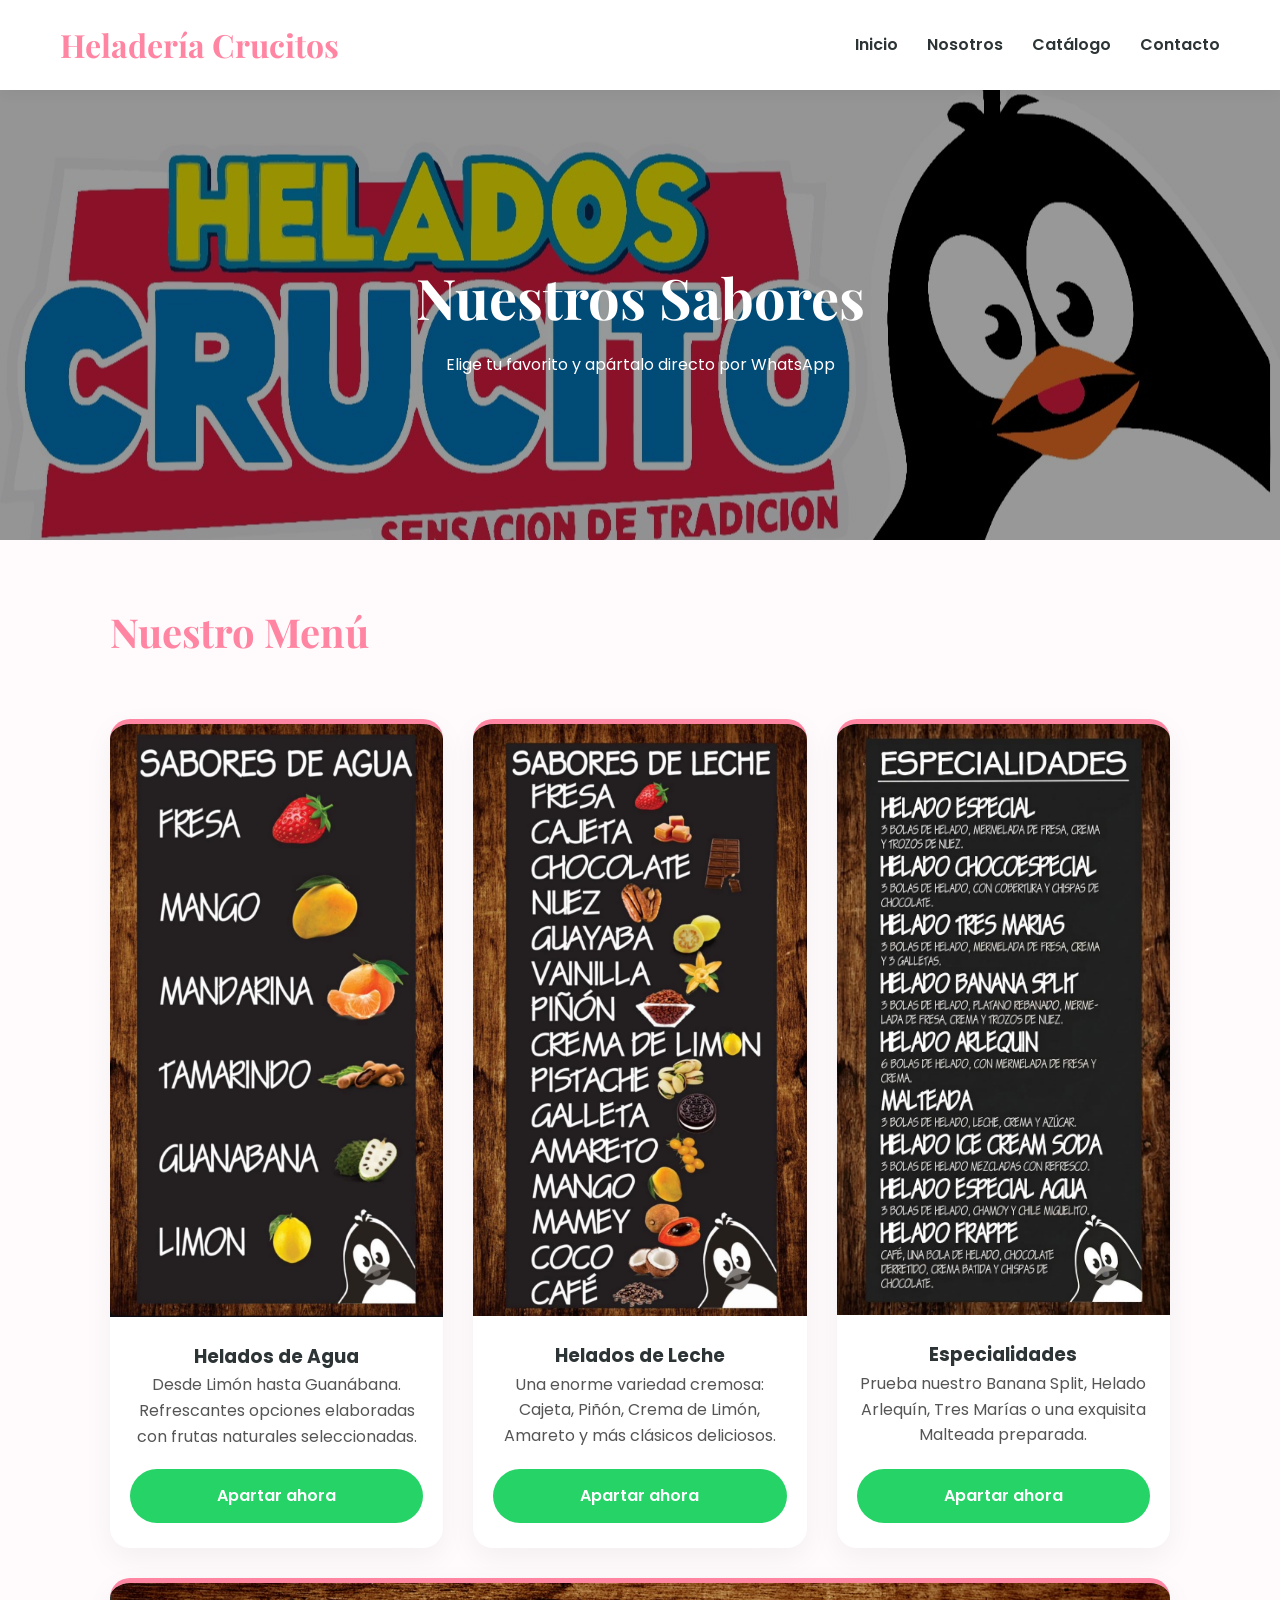
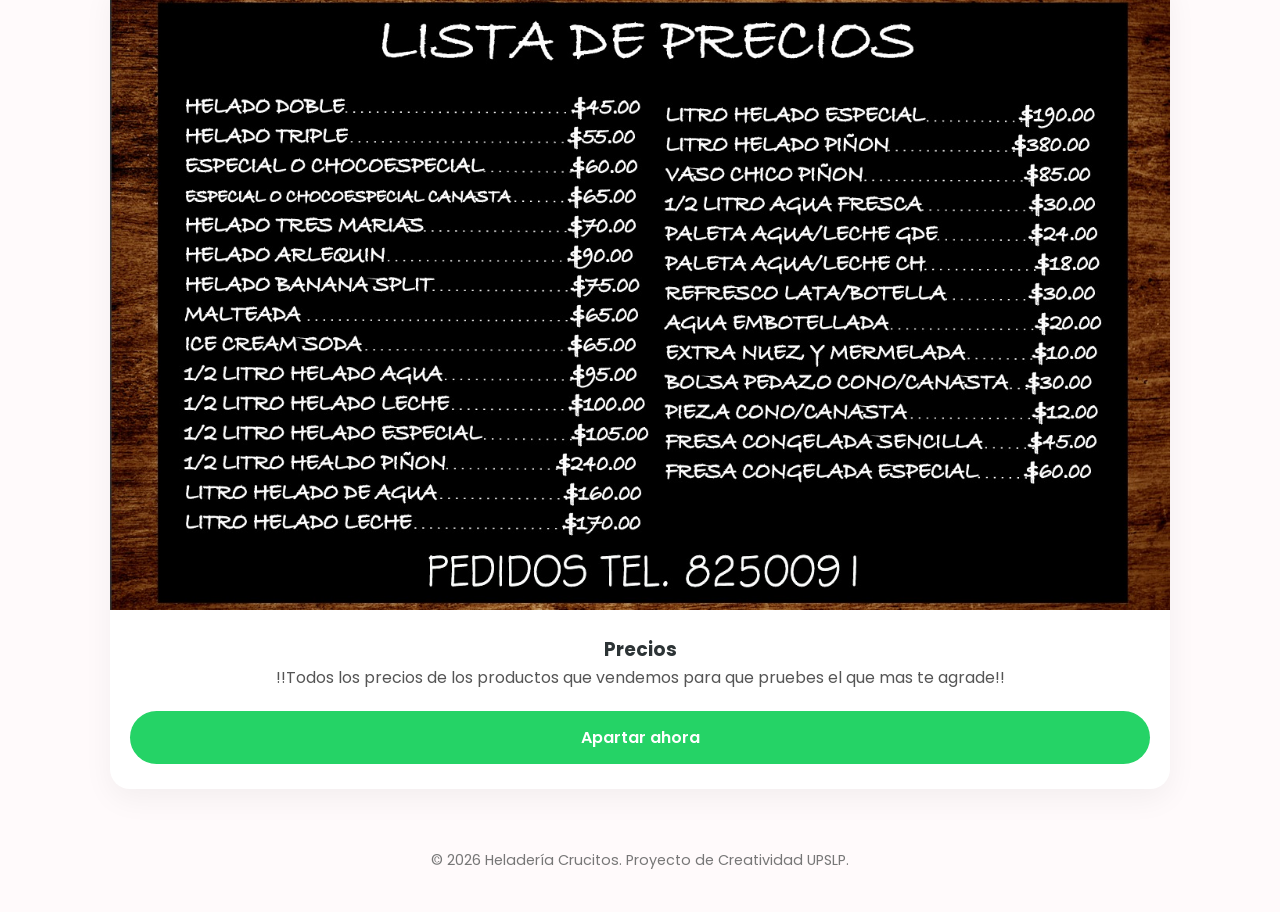
==== commit d912369e: "Add files via upload" ====
--- a/catalogo.html
+++ b/catalogo.html
@@ -60,7 +60,7 @@
 <body>
     <header>
         <div class="nav-container">
-            <a href="index.html" class="logo">Crucitos</a>
+            <a href="index.html" class="logo">Heladería Crucitos</a>
             <nav>
                 <a href="index.html">Inicio</a>
                 <a href="nosotros.html">Nosotros</a>
@@ -70,7 +70,7 @@
         </div>
     </header>
     <section class="hero"
-        style="background-image: url('https://images.unsplash.com/photo-1501443762994-82bd5dace89a?auto=format&fit=crop&w=1350&q=80');">
+        style="background-image: url(crcuito.jpg);">
         <div class="hero-content">
             <h1>Nuestros Sabores</h1>
             <p>Elige tu favorito y apártalo directo por WhatsApp</p>
@@ -107,6 +107,16 @@
             </div>
         </div>
     </div>
+
+     <div class="product-card">
+            <img src="precios.jpeg" alt="precios" class="product-img">
+            <div class="product-info">
+                <h3>Precios</h3>
+                <p>!!Todos los precios de los productos que vendemos para que pruebes el que mas te agrade!!</p>
+                <a href="https://wa.me/524448250091?text=Hola%20Crucitos,%20me%20gustaría%20apartar%20una%20Especialidad" class="btn-whatsapp">Apartar ahora</a>
+            </div>
+        </div>
+    </div>
 </main>
     <footer style="text-align: center; padding: 40px 0; color: #777; font-size: 0.9rem;">
         <p>&copy; 2026 Heladería Crucitos. Proyecto de Creatividad UPSLP.</p>
